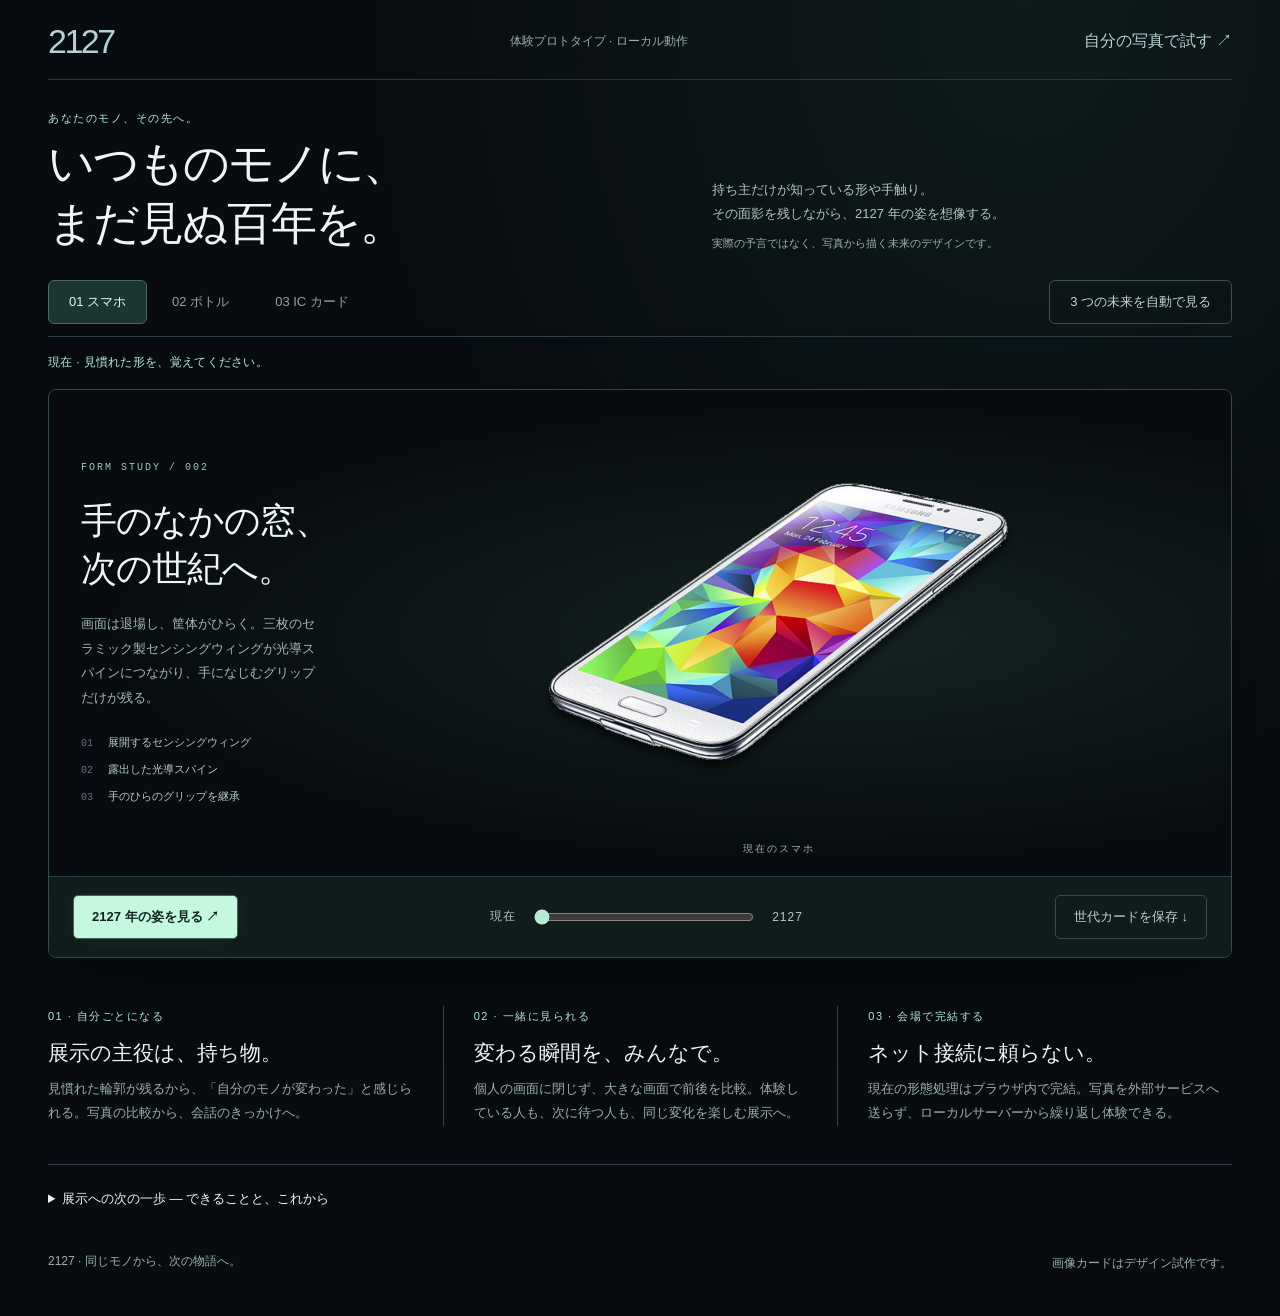
==== demo.html @ 9a8ab45f "feat(demo): add presentation flow and reliable photo recovery - Add guided evolution playback, gener" ====
<!doctype html>
<html lang="ja">
<meta charset="utf-8"><meta name="viewport" content="width=device-width,initial-scale=1">
<title>2127 — あなたのモノ、その先へ。</title>
<style>
:root{color-scheme:dark;font-family:-apple-system,BlinkMacSystemFont,"Helvetica Neue",sans-serif;background:#080c10;color:#edf5f5}*{box-sizing:border-box}body{margin:0}main{max-width:1320px;margin:auto;padding:28px 40px}header,.bar,nav{display:flex;align-items:center;justify-content:space-between;gap:14px;flex-wrap:wrap}header{padding-bottom:24px;border-bottom:1px solid #304247}a{color:#b4d3d2;text-decoration:none}button,a.button{font:inherit;font-size:13px;border:1px solid #47625f;background:#142824;color:#d4fff1;padding:12px 18px;border-radius:30px;cursor:pointer}button:disabled{opacity:.4;cursor:wait}button[aria-pressed=true],.primary{background:#c4f9df!important;color:#10231f!important}a:hover,button:hover{filter:brightness(1.2)}:focus-visible{outline:3px solid #a8ffe0;outline-offset:4px}.brand{font-size:27px;letter-spacing:-2px}.small{font-size:12px;color:#9bafaf;line-height:1.8}.lead{display:grid;grid-template-columns:1.5fr 1fr;gap:40px;align-items:end;padding:38px 0 30px}h1{font-size:clamp(32px,4.2vw,60px);line-height:1.25;font-weight:450;letter-spacing:-2px;margin:10px 0}p{line-height:1.85}.tag{font-size:11px;letter-spacing:2px;color:#b7ead4}.lead p{color:#b3c4c5;margin:0}.stage{border:1px solid #304247;border-radius:12px;overflow:hidden;background:#080c10}iframe{display:block;border:0;width:100%;height:580px}.bar{padding:16px 20px;border-top:1px solid #304247}.status{min-height:24px;color:#b7ead4;font-size:13px}.compare{display:flex;gap:12px;align-items:center;font-size:12px}input{accent-color:#b7ead4;max-width:35vw}.cards{display:grid;grid-template-columns:repeat(3,1fr);gap:30px;padding:40px 0}.cards article{border-top:1px solid #304247;padding-top:20px}.cards h2{font-size:20px;font-weight:500}.cards p{color:#9bafaf;font-size:14px}details{border-top:1px solid #304247;padding:22px 0;line-height:1.8}summary{cursor:pointer}footer{padding:20px 0;color:#9bafaf;font-size:12px} @media(max-width:760px){main{padding:20px}.lead,.cards{grid-template-columns:1fr;gap:16px}.lead{padding:26px 0}.cards{padding:28px 0}iframe{height:760px}.bar{padding:14px}.compare{width:100%;justify-content:center}input{max-width:50vw}.small{font-size:11px}}

/* 展示入口：將視覺重心留給物件，研究頁不受影響。 */
body{background:radial-gradient(ellipse at 80% 0%,#18302b66,transparent 45%),#080c10}
main{max-width:1440px;padding:22px 48px}header{padding-bottom:18px;border-color:#263936}.brand{font-size:34px;letter-spacing:-2.5px}.lead{padding:28px 0 26px;grid-template-columns:1.2fr 1fr}.lead h1{font-size:clamp(32px,3.6vw,50px);line-height:1.3;margin:8px 0 0}.lead p{font-size:13px}.lead .small{display:block;margin-top:8px;font-size:11px}.tag{letter-spacing:1.5px}
nav{justify-content:flex-start;gap:4px;border-bottom:1px solid #304247;padding:0 0 12px}nav button{background:transparent;border-color:transparent;color:#8fa5a4;border-radius:6px;padding:12px 20px}nav button[aria-pressed=true]{background:#1c3530!important;color:#d4ffea!important;border-color:#476c5d}#tour{margin-left:auto;border-color:#3d534e;color:#c2d7cf}.status{font-size:12px;margin:14px 0;letter-spacing:.3px}
.stage{border-radius:8px;box-shadow:0 24px 80px #0004;border-color:#344a43}.bar{background:#101b1b;padding:18px 24px;gap:22px}.bar button{border-radius:5px}.primary{font-weight:600;box-shadow:0 0 28px #c4f9df10}#card{background:transparent;border-color:#354c45;color:#bdd0c7}.compare{flex:1;justify-content:center;gap:18px;color:#b7c7c0;letter-spacing:1px}.compare input{width:220px;height:24px;margin:0;cursor:ew-resize}.cards{gap:0;padding:48px 0 38px}.cards article{border-top:0;padding:0 30px;border-left:1px solid #304247}.cards article:first-child{padding-left:0;border-left:0}.cards article:last-child{padding-right:0}.cards h2{font-size:21px;margin:15px 0 10px}.cards p{font-size:13px;margin:0;line-height:1.9}details{font-size:13px}footer{display:flex;justify-content:space-between;gap:16px}
@media(max-width:760px){main{padding:18px}header{gap:12px}.brand{font-size:30px}header>a:last-child{font-size:12px}.lead{grid-template-columns:1fr;gap:16px;padding:26px 0}.lead h1{font-size:36px}.lead p{font-size:12px}nav{gap:6px}nav button{padding:11px 13px;font-size:12px}#tour{margin:6px 0 0;width:100%;text-align:left}.status{line-height:1.7;min-height:40px}.bar{gap:16px;padding:18px}.compare{order:-1;flex-basis:100%}.bar button{flex:1;padding:13px 8px;font-size:11px}.cards{grid-template-columns:1fr;gap:24px;padding:32px 0}.cards article,.cards article:first-child,.cards article:last-child{border-left:0;border-top:1px solid #304247;padding:22px 0 0}.cards h2{font-size:21px}footer{flex-direction:column}}
</style>
<main>
<header><a class="brand" href="demo.html">2127</a><span class="small">体験プロトタイプ · ローカル動作</span><a href="studies.html?object=banana">自分の写真で試す ↗</a></header>
<section class="lead"><div><span class="tag">あなたのモノ、その先へ。</span><h1>いつものモノに、<br>まだ見ぬ百年を。</h1></div><p>持ち主だけが知っている形や手触り。<br>その面影を残しながら、2127 年の姿を想像する。<br><span class="small">実際の予言ではなく、写真から描く未来のデザインです。</span></p></section>
<nav aria-label="体験するモノ"><button data-scene="0" aria-pressed="true">01 スマホ</button><button data-scene="1" aria-pressed="false">02 ボトル</button><button data-scene="2" aria-pressed="false">03 IC カード</button><button id="tour">3 つの未来を自動で見る</button></nav>
<p class="status" id="status" role="status">写真を準備しています…</p>
<section class="stage" aria-label="未来の形態"><iframe id="scene" title="写真から描く 2127 形態"></iframe><div class="bar"><button id="reveal" class="primary" disabled>2127 年の姿を見る ↗</button><label class="compare">現在 <input id="compare" type="range" min="0" max="100" value="0" aria-label="現在と未来の比較" disabled> 2127</label><button id="card" disabled>世代カードを保存 ↓</button></div></section>
<section class="cards" aria-label="展示で生まれる体験">
<article><span class="tag">01 · 自分ごとになる</span><h2>展示の主役は、持ち物。</h2><p>見慣れた輪郭が残るから、「自分のモノが変わった」と感じられる。写真の比較から、会話のきっかけへ。</p></article>
<article><span class="tag">02 · 一緒に見られる</span><h2>変わる瞬間を、みんなで。</h2><p>個人の画面に閉じず、大きな画面で前後を比較。体験している人も、次に待つ人も、同じ変化を楽しむ展示へ。</p></article>
<article><span class="tag">03 · 会場で完結する</span><h2>ネット接続に頼らない。</h2><p>現在の形態処理はブラウザ内で完結。写真を外部サービスへ送らず、ローカルサーバーから繰り返し体験できる。</p></article>
</section>
<details><summary>展示への次の一歩 — できることと、これから</summary><p><strong>今、動くもの：</strong>写真の読み込み、背景分離の調整、専用／汎用レシピによる 2.5D 形態、前後比較、画像カードの保存。専用レシピは人が選び、汎用レシピは輪郭と色を使います。物体の意味を自動認識する AI ではありません。</p><p><strong>展示の構想：</strong>持ち物を置く → 固定カメラで撮る → 未来の形を見る → 世代カードを持ち帰る。1 人約 60 秒を目標に、撮影箱・照明・実体プリンターと接続します。撮影、物理印刷、連続運転、会場での視認性はこれから検証します。</p><p>現在はサンプル写真を使った体験です。透明・反射・背景と同色のモノは分離に失敗する場合があります。</p><a href="studies.html?lab=1">分離ラボを開く ↗</a></details>
<footer>2127 · 同じモノから、次の物語へ。 <span class="small">画像カードはデザイン試作です。</span></footer>
</main>
<script>
const scenes=['phone.html','studies.html?object=bottle-b','studies.html?object=suica'];
const frame=document.querySelector('#scene'), status=document.querySelector('#status'), compare=document.querySelector('#compare'), reveal=document.querySelector('#reveal'), card=document.querySelector('#card'), tour=document.querySelector('#tour');
let selected=0, revision=0, timer, touring=false, resize;
function stop(){clearTimeout(timer);touring=false;tour.textContent='3 つの未来を自動で見る';}
function setAmount(value){const el=frame.contentDocument.querySelector('#evolution');el.value=value;el.dispatchEvent(new frame.contentWindow.Event('input'));compare.value=value;}
function showFuture(){setAmount(100);frame.contentDocument.querySelector('#replay').click();status.textContent='2127 · '+frame.contentDocument.querySelector('.kept').textContent;}
async function select(index){
 resize?.disconnect();selected=index;const version=++revision;clearTimeout(timer);reveal.disabled=compare.disabled=card.disabled=true;status.textContent='写真を準備しています…';
 document.querySelectorAll('[data-scene]').forEach(b=>b.setAttribute('aria-pressed',String(+b.dataset.scene===index)));
 frame.src=scenes[index];
 // ponytail: same-origin pages are the renderer; keep their controls and art as the single source of truth.
 for(let tries=0;tries<150;tries++){
  await new Promise(r=>setTimeout(r,100));if(version!==revision)return;
  const doc=frame.contentDocument;
  if(!doc||!doc.location.href.endsWith(scenes[index])||!doc.querySelector('#evolution')||doc.querySelector('#evolution').disabled)continue;
  const style=doc.createElement('style');style.textContent='header,footer,.controls,.calibration,#checks{display:none!important}main{padding:12px 32px;max-width:none}.hero{min-height:400px;grid-template-columns:250px minmax(0,1fr);gap:28px}.hero figure{max-width:660px;width:100%;justify-self:center}body{min-height:0;background:radial-gradient(ellipse at 67% 50%,#20373188,transparent 65%)}h1{font-size:36px;line-height:1.35;letter-spacing:-1px}.intro{font-size:13px;color:#a4b8b5}.specs{margin-top:24px;color:#b9cdc4;gap:12px}.eyebrow{color:#9fc8b6;letter-spacing:2px}figcaption{font-size:10px;padding-bottom:8px;color:#98b7aa}@media(max-width:800px){main{padding:12px 20px}.hero{min-height:0;grid-template-columns:1fr;gap:0}.hero figure{margin:8px 0 0;grid-row:1}.copy{padding:0 0 18px}h1{font-size:26px;margin:12px 0}.intro{max-width:none;font-size:12px;margin:0}.specs{display:none}.eyebrow{font-size:9px}}';doc.head.append(style);
  resize=new ResizeObserver(()=>{frame.style.height=Math.ceil(doc.querySelector('.hero').getBoundingClientRect().height+24)+'px';});resize.observe(doc.querySelector('.hero'));
  setAmount(0);reveal.disabled=compare.disabled=card.disabled=false;status.textContent='現在 · 見慣れた形を、覚えてください。';
  if(touring)timer=setTimeout(()=>{showFuture();timer=setTimeout(()=>{if(selected<2)select(selected+1);else{stop();status.textContent='3 つの未来を体験しました。次は、自分の写真で。';}},7000);},2500);
  return;
 }
 stop();status.textContent='読み込めませんでした。モノのボタンを押して、もう一度お試しください。';
}
document.querySelectorAll('[data-scene]').forEach(b=>b.onclick=()=>{stop();select(+b.dataset.scene);});
reveal.onclick=()=>{stop();showFuture();};compare.oninput=()=>{stop();setAmount(compare.value);};
tour.onclick=()=>{if(touring){stop();return;}document.querySelector('.stage').scrollIntoView({block:'start'});touring=true;tour.textContent='自動再生を止める';select(0);};
document.addEventListener('visibilitychange',()=>{if(document.hidden)stop();});
card.onclick=()=>{
 stop();setAmount(100);const doc=frame.contentDocument,c=document.createElement('canvas');c.width=1456;c.height=1260;const g=c.getContext('2d');g.fillStyle='#080c10';g.fillRect(0,0,c.width,c.height);g.fillStyle='#b7ead4';g.font='28px sans-serif';g.fillText('2127 — あなたのモノ、その先へ。',70,75);g.drawImage(doc.querySelector('#view'),0,120);g.font='32px sans-serif';g.fillText(doc.querySelector('.kept').textContent,70,1140);g.fillStyle='#9bafaf';g.font='20px sans-serif';g.fillText('写真から描く未来のデザイン · 2.5D コンセプト / 世代カード試作',70,1200);
 const a=document.createElement('a');a.download='2127-generation-'+(selected+1)+'.png';a.href=c.toDataURL();a.click();status.textContent='世代カードの画像を保存しました。実体プリンター接続は今後の予定です。';
};
select(0);
</script>
</html>
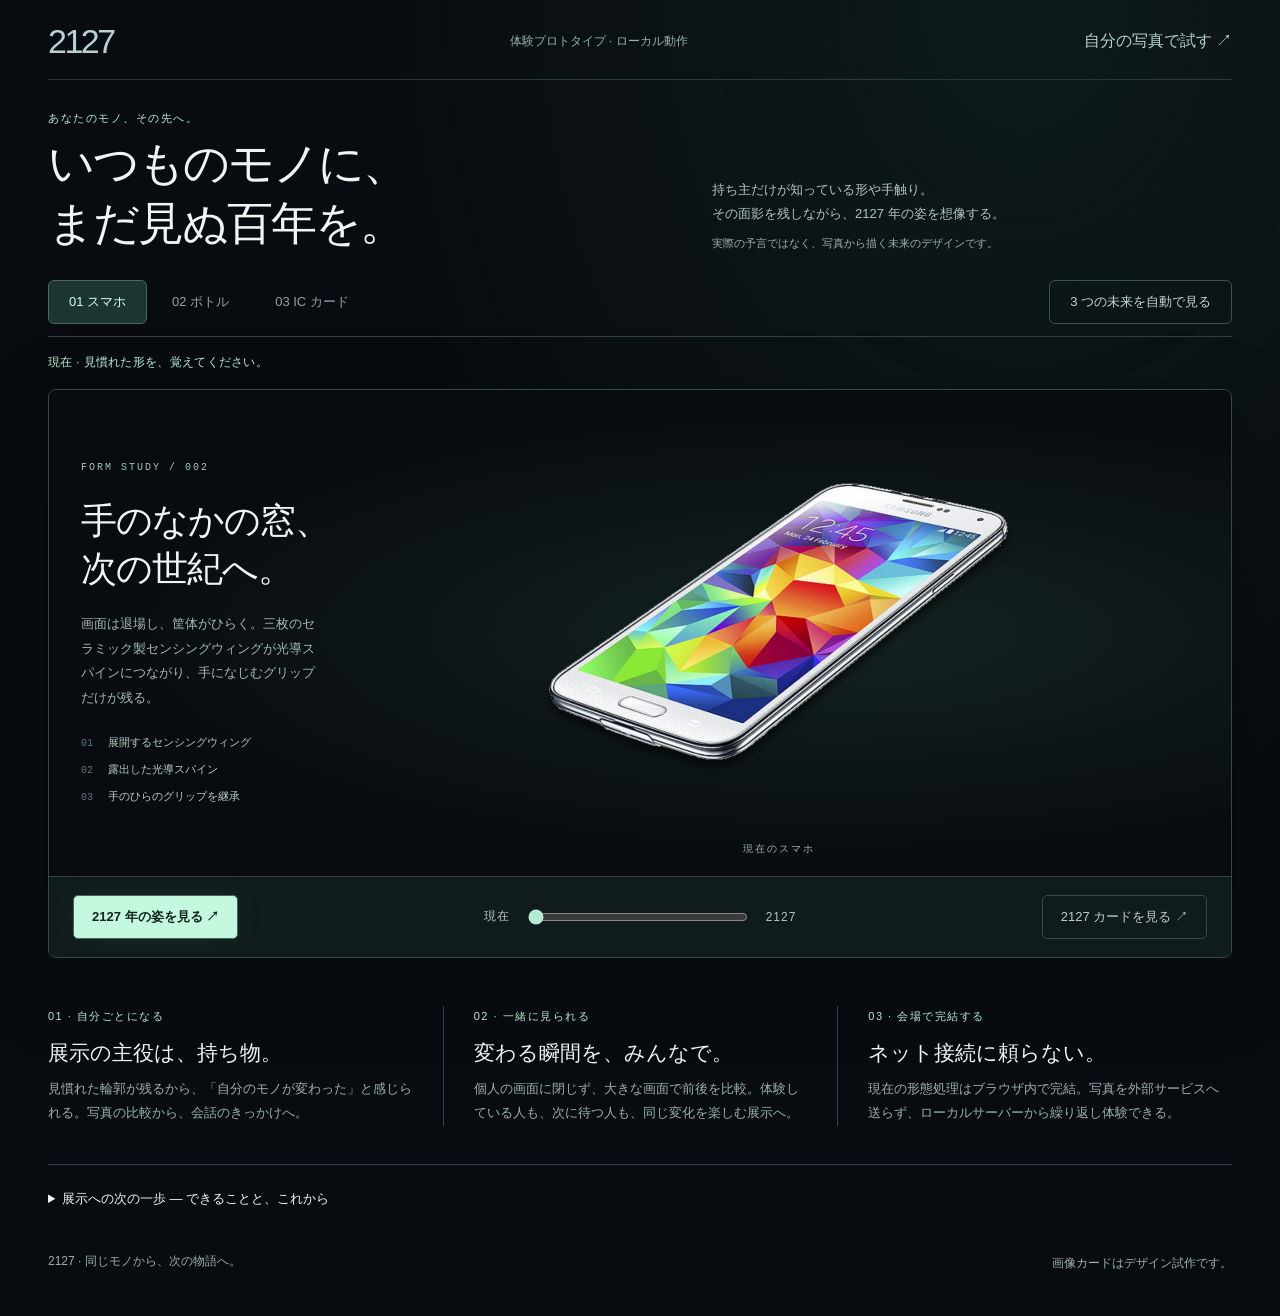
==== commit 6fef6d4f: "feat(card): add 2127 object card experience - Add deterministic themed card preview, PNG export, and" ====
--- a/demo.html
+++ b/demo.html
@@ -11,24 +11,50 @@
 nav{justify-content:flex-start;gap:4px;border-bottom:1px solid #304247;padding:0 0 12px}nav button{background:transparent;border-color:transparent;color:#8fa5a4;border-radius:6px;padding:12px 20px}nav button[aria-pressed=true]{background:#1c3530!important;color:#d4ffea!important;border-color:#476c5d}#tour{margin-left:auto;border-color:#3d534e;color:#c2d7cf}.status{font-size:12px;margin:14px 0;letter-spacing:.3px}
 .stage{border-radius:8px;box-shadow:0 24px 80px #0004;border-color:#344a43}.bar{background:#101b1b;padding:18px 24px;gap:22px}.bar button{border-radius:5px}.primary{font-weight:600;box-shadow:0 0 28px #c4f9df10}#card{background:transparent;border-color:#354c45;color:#bdd0c7}.compare{flex:1;justify-content:center;gap:18px;color:#b7c7c0;letter-spacing:1px}.compare input{width:220px;height:24px;margin:0;cursor:ew-resize}.cards{gap:0;padding:48px 0 38px}.cards article{border-top:0;padding:0 30px;border-left:1px solid #304247}.cards article:first-child{padding-left:0;border-left:0}.cards article:last-child{padding-right:0}.cards h2{font-size:21px;margin:15px 0 10px}.cards p{font-size:13px;margin:0;line-height:1.9}details{font-size:13px}footer{display:flex;justify-content:space-between;gap:16px}
 @media(max-width:760px){main{padding:18px}header{gap:12px}.brand{font-size:30px}header>a:last-child{font-size:12px}.lead{grid-template-columns:1fr;gap:16px;padding:26px 0}.lead h1{font-size:36px}.lead p{font-size:12px}nav{gap:6px}nav button{padding:11px 13px;font-size:12px}#tour{margin:6px 0 0;width:100%;text-align:left}.status{line-height:1.7;min-height:40px}.bar{gap:16px;padding:18px}.compare{order:-1;flex-basis:100%}.bar button{flex:1;padding:13px 8px;font-size:11px}.cards{grid-template-columns:1fr;gap:24px;padding:32px 0}.cards article,.cards article:first-child,.cards article:last-child{border-left:0;border-top:1px solid #304247;padding:22px 0 0}.cards h2{font-size:21px}footer{flex-direction:column}}
+details[open] summary{margin-bottom:24px}.next-intro{max-width:820px;color:#b7c7c0}.roadmap{display:grid;grid-template-columns:repeat(2,minmax(0,1fr));gap:1px;margin:24px 0;background:#304247;border:1px solid #304247}.roadmap article{background:#0d1517;padding:24px}.roadmap h3{font-size:16px;font-weight:550;margin:8px 0 10px}.roadmap p,.roadmap li{color:#aabdbc;line-height:1.8}.roadmap ol,.roadmap ul{padding-left:20px;margin:10px 0}.flow{display:block;margin-top:12px;color:#d4fff1}.reference{display:flex;align-items:center;justify-content:space-between;gap:20px;padding:18px 20px;border:1px solid #304247;background:#101b1b}.reference p{margin:0;color:#aabdbc}.reference a{white-space:nowrap}@media(max-width:760px){.roadmap{grid-template-columns:1fr}.roadmap article{padding:20px}.reference{align-items:flex-start;flex-direction:column}.reference a{white-space:normal}}
+.sr-only{position:absolute;width:1px;height:1px;padding:0;margin:-1px;overflow:hidden;clip:rect(0,0,0,0);white-space:nowrap;border:0}dialog{width:min(94vw,520px);max-height:96vh;padding:20px;border:1px solid #55716b;background:#080d11;color:#edf5f5;box-shadow:0 32px 120px #000b}dialog::backdrop{background:#030608dd;backdrop-filter:blur(8px)}.card-shell{--rx:0deg;--ry:0deg;--gx:50%;--gy:35%;--foil-a:#9ff3e322;--foil-b:#c9a9ff33;position:relative;width:min(100%,390px);margin:auto;transform:perspective(1000px) rotateX(var(--rx)) rotateY(var(--ry));transform-style:preserve-3d;transition:transform .2s ease;touch-action:pan-y}.card-shell canvas{display:block;width:100%;height:auto;aspect-ratio:5/7;box-shadow:0 22px 55px #000b}.card-glare{position:absolute;inset:0;pointer-events:none;mix-blend-mode:screen;opacity:.34;background:radial-gradient(circle at var(--gx) var(--gy),#fff9 0,transparent 17%),linear-gradient(118deg,transparent 25%,var(--foil-a) 43%,var(--foil-b) 52%,transparent 70%)}.card-actions{display:flex;gap:8px;justify-content:center;margin-top:18px}.card-actions button{border-radius:4px}.card-actions .primary{min-width:150px}@media(max-width:520px){dialog{width:100vw;max-width:none;margin:auto 0 0;padding:14px}.card-actions{flex-wrap:wrap}.card-actions button{flex:1;padding:12px 8px}}
+@media(prefers-reduced-motion:reduce){.card-shell{transform:none!important;transition:none}.card-glare{opacity:.18;background:linear-gradient(118deg,transparent 30%,var(--foil-a) 50%,var(--foil-b) 58%,transparent 70%)}}
+@media print{@page{size:63mm 88mm;margin:0}body *{visibility:hidden!important}#card-preview,#card-preview *{visibility:visible!important}#card-preview{display:block;position:fixed;inset:0;width:63mm;height:88mm;max-height:none;margin:0;padding:0;border:0;background:#000;box-shadow:none}.card-shell{width:63mm;height:88mm;transform:none!important}.card-shell canvas{width:63mm;height:88mm;box-shadow:none}.card-glare,.card-actions{display:none!important}}
 </style>
 <main>
 <header><a class="brand" href="demo.html">2127</a><span class="small">体験プロトタイプ · ローカル動作</span><a href="studies.html?object=banana">自分の写真で試す ↗</a></header>
 <section class="lead"><div><span class="tag">あなたのモノ、その先へ。</span><h1>いつものモノに、<br>まだ見ぬ百年を。</h1></div><p>持ち主だけが知っている形や手触り。<br>その面影を残しながら、2127 年の姿を想像する。<br><span class="small">実際の予言ではなく、写真から描く未来のデザインです。</span></p></section>
 <nav aria-label="体験するモノ"><button data-scene="0" aria-pressed="true">01 スマホ</button><button data-scene="1" aria-pressed="false">02 ボトル</button><button data-scene="2" aria-pressed="false">03 IC カード</button><button id="tour">3 つの未来を自動で見る</button></nav>
 <p class="status" id="status" role="status">写真を準備しています…</p>
-<section class="stage" aria-label="未来の形態"><iframe id="scene" title="写真から描く 2127 形態"></iframe><div class="bar"><button id="reveal" class="primary" disabled>2127 年の姿を見る ↗</button><label class="compare">現在 <input id="compare" type="range" min="0" max="100" value="0" aria-label="現在と未来の比較" disabled> 2127</label><button id="card" disabled>世代カードを保存 ↓</button></div></section>
+<section class="stage" aria-label="未来の形態"><iframe id="scene" title="写真から描く 2127 形態"></iframe><div class="bar"><button id="reveal" class="primary" disabled>2127 年の姿を見る ↗</button><label class="compare">現在 <input id="compare" type="range" min="0" max="100" value="0" aria-label="現在と未来の比較" disabled> 2127</label><button id="card" disabled>2127 カードを見る ↗</button></div></section>
+<dialog id="card-preview" aria-labelledby="card-title" aria-describedby="card-summary"><h2 id="card-title" class="sr-only">2127 オブジェクトカード</h2><p id="card-summary" class="sr-only"></p><div class="card-shell"><canvas id="generation-card" width="750" height="1050"></canvas><div class="card-glare" aria-hidden="true"></div></div><div class="card-actions"><button id="card-save" class="primary">PNG を保存 ↓</button><button id="card-print">印刷</button><button id="card-close">閉じる</button></div></dialog>
 <section class="cards" aria-label="展示で生まれる体験">
 <article><span class="tag">01 · 自分ごとになる</span><h2>展示の主役は、持ち物。</h2><p>見慣れた輪郭が残るから、「自分のモノが変わった」と感じられる。写真の比較から、会話のきっかけへ。</p></article>
 <article><span class="tag">02 · 一緒に見られる</span><h2>変わる瞬間を、みんなで。</h2><p>個人の画面に閉じず、大きな画面で前後を比較。体験している人も、次に待つ人も、同じ変化を楽しむ展示へ。</p></article>
 <article><span class="tag">03 · 会場で完結する</span><h2>ネット接続に頼らない。</h2><p>現在の形態処理はブラウザ内で完結。写真を外部サービスへ送らず、ローカルサーバーから繰り返し体験できる。</p></article>
 </section>
-<details><summary>展示への次の一歩 — できることと、これから</summary><p><strong>今、動くもの：</strong>写真の読み込み、背景分離の調整、専用／汎用レシピによる 2.5D 形態、前後比較、画像カードの保存。専用レシピは人が選び、汎用レシピは輪郭と色を使います。物体の意味を自動認識する AI ではありません。</p><p><strong>展示の構想：</strong>持ち物を置く → 固定カメラで撮る → 未来の形を見る → 世代カードを持ち帰る。1 人約 60 秒を目標に、撮影箱・照明・実体プリンターと接続します。撮影、物理印刷、連続運転、会場での視認性はこれから検証します。</p><p>現在はサンプル写真を使った体験です。透明・反射・背景と同色のモノは分離に失敗する場合があります。</p><a href="studies.html?lab=1">分離ラボを開く ↗</a></details>
+<details><summary>展示への次の一歩 — できることと、これから</summary>
+<p class="next-intro">すべてのモノを事前に描くのではなく、<strong>写真から測る形</strong>と、<strong>AI が考える意味</strong>を分けます。未知のモノにも最低限の未来を返し、理解できたモノだけを、より固有の姿へ進化させる計画です。</p>
+<section class="roadmap" aria-label="展示までのロードマップ">
+<article><span class="tag">01 · 今できること</span><h3>形は、すでに写真から作れる。</h3><p>写真の読み込み、背景分離の修正、輪郭・幅・色の計測、2.5D 形態、前後比較、画像カード保存までローカルで動きます。現在、専用レシピは人が選択。汎用レシピは物体の意味を推測せず、測った輪郭から外骨格とコアを作ります。</p><a href="studies.html?lab=1">分離ラボで試す ↗</a></article>
+<article><span class="tag">02 · Gemini API を加える</span><h3>AI は絵ではなく、設計条件を返す。</h3><p>撮影画像とローカルで測った形状を一度だけ送り、Gemini に「これは何か」「何のための道具か」「百年後も残る特徴は何か」を判断させます。返す値は自由文だけでなく、検証できる固定形式にします。</p><ul><li>物体名・主な機能・未解決の課題</li><li>残す部位、取り除く外殻、追加する構造</li><li>構造の取付位置、素材感、色、進化形態名</li><li>推奨レシピと確信度</li></ul><span class="flow">写真＋計測値 → Gemini → 設計パラメータ → ローカル描画</span></article>
+<article><span class="tag">03 · 未知のモノへの備え</span><h3>モデルを描き切らない。形の文法を持つ。</h3><p>当日に現れる全種類の 3D モデルは用意できません。そこで、外骨格、コア、フィン、支持アーム、導管など少数の部品を、輪郭と軸に沿って組み替えます。</p><ol><li><strong>確信度が高い：</strong>機能に合う専用レシピを使う。</li><li><strong>判断が曖昧：</strong>輪郭駆動の汎用レシピを使う。</li><li><strong>分離も不安定：</strong>修正画面か、別の撮影を案内する。</li></ol><p>どの経路でも、元の一部を残し、新しい部品を接続し、浮いた装飾だけで終わらせません。</p></article>
+<article><span class="tag">04 · 形態を美しくする</span><h3>AI の自由度に、造形ルールを与える。</h3><p>美しさは「派手な画像生成」ではなく、一貫した比率と接続から作ります。輪郭に沿う太さ、重心、左右のリズム、部品同士の接合、物体由来の色を描画側が管理。Gemini は意味と方向を選び、破綻しない範囲へ数値を制限します。</p><p>同じ物体は同じ結果を返し、未知の出力や不正な値は汎用値へ戻します。</p></article>
+<article><span class="tag">05 · 会場の見せ方</span><h3>Pepper’s Ghost で、形態を箱の中へ。</h3><p>黒背景に明るい形態だけを描き、映像を反転して透明板へ反射。観客には、未来の形が実物の近くに浮いて見えます。固定カメラ、撮影箱、照明、透明板、ディスプレイ、実体プリンターを一つの約 60 秒体験へ接続します。</p><p>これは本当の空中投影ではなく反射による錯視です。会場では暗さ、見る角度、二重反射、透明板の縁を実寸で調整します。</p></article>
+<article><span class="tag">06 · 展示で確かめる</span><h3>一回の成功より、50 回止まらないこと。</h3><p>透明・反射・背景と同色のモノ、個人情報を含む持ち物、通信切断、印刷失敗を想定します。画像を外へ送らない汎用モードを残し、AI が使えない時も体験を続行。最後は 50 回連続運転で、復帰、待ち時間、視認性まで検証します。</p></article>
+</section>
+<div class="reference"><p><strong>実際の見え方：</strong>参考動画では、黒い画面上の明るい魚が透明な容器へ反射し、箱の内部に浮いているように見えます。近距離では効果が強く、容器の縁や周囲光も見えるため、会場用には黒い筐体と視点の制御が重要です。</p><a href="https://www.youtube.com/watch?v=yFFSZliMN0c" target="_blank" rel="noreferrer">Pepper’s Ghost の参考動画を見る ↗</a></div>
+</details>
 <footer>2127 · 同じモノから、次の物語へ。 <span class="small">画像カードはデザイン試作です。</span></footer>
 </main>
 <script>
-const scenes=['phone.html','studies.html?object=bottle-b','studies.html?object=suica'];
-const frame=document.querySelector('#scene'), status=document.querySelector('#status'), compare=document.querySelector('#compare'), reveal=document.querySelector('#reveal'), card=document.querySelector('#card'), tour=document.querySelector('#tour');
+const scenes=[
+ {url:'phone.html',name:'スマートフォン',type:'INTERFACE',code:'OBJ-001'},
+ {url:'studies.html?object=bottle-b',name:'ステンレスボトル',type:'VESSEL',code:'OBJ-002'},
+ {url:'studies.html?object=suica',name:'IC カード',type:'ACCESS',code:'OBJ-003'}
+];
+const themes={
+ INTERFACE:{accent:'#72e8ff',deep:'#071726',soft:'#17475d',pattern:'grid',foilA:'#72e8ff33',foilB:'#7698ff44'},
+ VESSEL:{accent:'#9adfd6',deep:'#09191d',soft:'#31535a',pattern:'rings',foilA:'#9adfd633',foilB:'#f4d99544'},
+ ACCESS:{accent:'#9ce5b7',deep:'#071a13',soft:'#244f3a',pattern:'routes',foilA:'#9ce5b733',foilB:'#ffd36a44'},
+ UNKNOWN:{accent:'#b8c7ca',deep:'#111518',soft:'#344146',pattern:'measure',foilA:'#b8c7ca33',foilB:'#ffffff33'}
+};
+const frame=document.querySelector('#scene'), status=document.querySelector('#status'), compare=document.querySelector('#compare'), reveal=document.querySelector('#reveal'), card=document.querySelector('#card'), tour=document.querySelector('#tour'), preview=document.querySelector('#card-preview'), cardCanvas=document.querySelector('#generation-card'), shell=document.querySelector('.card-shell');
 let selected=0, revision=0, timer, touring=false, resize;
 function stop(){clearTimeout(timer);touring=false;tour.textContent='3 つの未来を自動で見る';}
 function setAmount(value){const el=frame.contentDocument.querySelector('#evolution');el.value=value;el.dispatchEvent(new frame.contentWindow.Event('input'));compare.value=value;}
@@ -36,12 +62,12 @@
 async function select(index){
  resize?.disconnect();selected=index;const version=++revision;clearTimeout(timer);reveal.disabled=compare.disabled=card.disabled=true;status.textContent='写真を準備しています…';
  document.querySelectorAll('[data-scene]').forEach(b=>b.setAttribute('aria-pressed',String(+b.dataset.scene===index)));
- frame.src=scenes[index];
+ frame.src=scenes[index].url;
  // ponytail: same-origin pages are the renderer; keep their controls and art as the single source of truth.
  for(let tries=0;tries<150;tries++){
   await new Promise(r=>setTimeout(r,100));if(version!==revision)return;
   const doc=frame.contentDocument;
-  if(!doc||!doc.location.href.endsWith(scenes[index])||!doc.querySelector('#evolution')||doc.querySelector('#evolution').disabled)continue;
+  if(!doc||!doc.location.href.endsWith(scenes[index].url)||!doc.querySelector('#evolution')||doc.querySelector('#evolution').disabled)continue;
   const style=doc.createElement('style');style.textContent='header,footer,.controls,.calibration,#checks{display:none!important}main{padding:12px 32px;max-width:none}.hero{min-height:400px;grid-template-columns:250px minmax(0,1fr);gap:28px}.hero figure{max-width:660px;width:100%;justify-self:center}body{min-height:0;background:radial-gradient(ellipse at 67% 50%,#20373188,transparent 65%)}h1{font-size:36px;line-height:1.35;letter-spacing:-1px}.intro{font-size:13px;color:#a4b8b5}.specs{margin-top:24px;color:#b9cdc4;gap:12px}.eyebrow{color:#9fc8b6;letter-spacing:2px}figcaption{font-size:10px;padding-bottom:8px;color:#98b7aa}@media(max-width:800px){main{padding:12px 20px}.hero{min-height:0;grid-template-columns:1fr;gap:0}.hero figure{margin:8px 0 0;grid-row:1}.copy{padding:0 0 18px}h1{font-size:26px;margin:12px 0}.intro{max-width:none;font-size:12px;margin:0}.specs{display:none}.eyebrow{font-size:9px}}';doc.head.append(style);
   resize=new ResizeObserver(()=>{frame.style.height=Math.ceil(doc.querySelector('.hero').getBoundingClientRect().height+24)+'px';});resize.observe(doc.querySelector('.hero'));
   setAmount(0);reveal.disabled=compare.disabled=card.disabled=false;status.textContent='現在 · 見慣れた形を、覚えてください。';
@@ -54,10 +80,27 @@
 reveal.onclick=()=>{stop();showFuture();};compare.oninput=()=>{stop();setAmount(compare.value);};
 tour.onclick=()=>{if(touring){stop();return;}document.querySelector('.stage').scrollIntoView({block:'start'});touring=true;tour.textContent='自動再生を止める';select(0);};
 document.addEventListener('visibilitychange',()=>{if(document.hidden)stop();});
-card.onclick=()=>{
- stop();setAmount(100);const doc=frame.contentDocument,c=document.createElement('canvas');c.width=1456;c.height=1260;const g=c.getContext('2d');g.fillStyle='#080c10';g.fillRect(0,0,c.width,c.height);g.fillStyle='#b7ead4';g.font='28px sans-serif';g.fillText('2127 — あなたのモノ、その先へ。',70,75);g.drawImage(doc.querySelector('#view'),0,120);g.font='32px sans-serif';g.fillText(doc.querySelector('.kept').textContent,70,1140);g.fillStyle='#9bafaf';g.font='20px sans-serif';g.fillText('写真から描く未来のデザイン · 2.5D コンセプト / 世代カード試作',70,1200);
- const a=document.createElement('a');a.download='2127-generation-'+(selected+1)+'.png';a.href=c.toDataURL();a.click();status.textContent='世代カードの画像を保存しました。実体プリンター接続は今後の予定です。';
-};
+function line(g,x,y,w,text,size=29,leading=39){g.font=`500 ${size}px sans-serif`;const words=[...text],lines=[];let row='';for(const ch of words){if(g.measureText(row+ch).width>w){lines.push(row);row=ch}else row+=ch;}if(row)lines.push(row);lines.slice(0,3).forEach((s,i)=>g.fillText(s,x,y+i*leading));}
+function pattern(g,theme){g.save();g.strokeStyle=theme.accent+'28';g.fillStyle=theme.accent+'44';g.lineWidth=1;
+ if(theme.pattern==='grid')for(let x=0;x<750;x+=42){g.beginPath();g.moveTo(x,0);g.lineTo(x,1050);g.stroke();}
+ if(theme.pattern==='rings')for(let r=90;r<660;r+=75){g.beginPath();g.arc(610,300,r,0,Math.PI*2);g.stroke();}
+ if(theme.pattern==='routes')for(let i=0;i<7;i++){const y=150+i*118;g.beginPath();g.moveTo(0,y);g.lineTo(160,y);g.lineTo(225,y+42);g.lineTo(750,y+42);g.stroke();g.beginPath();g.arc(225,y+42,4,0,7);g.fill();}
+ if(theme.pattern==='measure')for(let y=80;y<1000;y+=80){g.beginPath();g.moveTo(28,y);g.lineTo(52,y);g.stroke();}g.restore();}
+function frameMotif(g,theme){g.save();g.strokeStyle=theme.accent;g.fillStyle=theme.accent;g.lineWidth=4;
+ if(theme.pattern==='grid')for(const [x,y,sx,sy] of [[58,190,1,1],[692,190,-1,1],[58,614,1,-1],[692,614,-1,-1]]){g.beginPath();g.moveTo(x,y+sy*38);g.lineTo(x,y);g.lineTo(x+sx*38,y);g.stroke();}
+ if(theme.pattern==='rings')for(const [x,y] of [[82,214],[668,214],[82,590],[668,590]]){g.beginPath();g.arc(x,y,12,0,7);g.stroke();g.beginPath();g.arc(x,y,3,0,7);g.fill();}
+ if(theme.pattern==='routes'){g.beginPath();g.moveTo(58,226);g.lineTo(94,190);g.lineTo(132,190);g.moveTo(618,614);g.lineTo(656,614);g.lineTo(692,576);g.stroke();for(const [x,y] of [[94,190],[656,614]]){g.beginPath();g.arc(x,y,5,0,7);g.fill();}}
+ g.restore();}
+function renderGenerationCard(){const meta=scenes[selected],theme=themes[meta.type]||themes.UNKNOWN,doc=frame.contentDocument,art=doc.querySelector('#view'),kept=doc.querySelector('.kept').textContent.trim(),g=cardCanvas.getContext('2d');g.clearRect(0,0,750,1050);const bg=g.createLinearGradient(0,0,750,1050);bg.addColorStop(0,theme.deep);bg.addColorStop(.55,'#0a1015');bg.addColorStop(1,theme.soft);g.fillStyle=bg;g.fillRect(0,0,750,1050);pattern(g,theme);
+ g.strokeStyle=theme.accent;g.lineWidth=2;g.strokeRect(26,26,698,998);g.strokeStyle=theme.accent+'66';g.strokeRect(39,39,672,972);g.fillStyle=theme.accent;g.font='700 72px sans-serif';g.fillText('2127',58,120);g.font='500 18px monospace';g.fillText(meta.code,58,154);g.textAlign='right';g.font='600 22px monospace';g.fillText(meta.type,692,108);g.fillStyle=theme.accent+'22';g.fillRect(518,124,174,32);g.fillStyle=theme.accent;g.font='500 13px monospace';g.fillText('FUNCTIONAL TYPE',680,145);g.textAlign='left';
+ g.fillStyle='#020507';g.fillRect(58,190,634,424);g.drawImage(art,0,0,art.width,art.height,64,196,622,414);g.strokeStyle=theme.accent+'aa';g.lineWidth=3;g.strokeRect(58,190,634,424);g.strokeStyle='#ffffff44';g.lineWidth=1;g.strokeRect(68,200,614,404);frameMotif(g,theme);
+ g.fillStyle=theme.accent;g.font='500 15px monospace';g.fillText('NEXT FORM / 100 YEAR PROJECTION',58,660);g.fillStyle='#f2f7f6';g.font='600 43px sans-serif';g.fillText(meta.name,58,718);g.strokeStyle=theme.accent+'55';g.beginPath();g.moveTo(58,747);g.lineTo(692,747);g.stroke();g.fillStyle='#d5e4e1';line(g,58,797,625,kept,28,39);
+ g.fillStyle=theme.accent;g.fillRect(58,941,74,3);g.fillStyle='#93aaa7';g.font='500 14px monospace';g.fillText('EVOLUTION SHRINE / OBJECT CARD',58,978);g.textAlign='right';g.fillText('GEN-2127 · STATIC MASTER',692,978);g.textAlign='left';cardCanvas.dataset.theme=meta.type;shell.style.setProperty('--foil-a',theme.foilA);shell.style.setProperty('--foil-b',theme.foilB);document.querySelector('#card-summary').textContent=`${meta.name}、${meta.type}。${kept}`;return meta;}
+card.onclick=()=>{stop();setAmount(100);renderGenerationCard();preview.showModal();status.textContent='2127 カードを生成しました。画面と印刷は同じデザインです。';};
+document.querySelector('#card-save').onclick=()=>{const meta=scenes[selected],a=document.createElement('a');a.download=`2127-${meta.code.toLowerCase()}.png`;a.href=cardCanvas.toDataURL();a.click();status.textContent='2127 カードの PNG を保存しました。';};
+document.querySelector('#card-print').onclick=()=>print();document.querySelector('#card-close').onclick=()=>preview.close();
+shell.onpointermove=e=>{if(matchMedia('(prefers-reduced-motion: reduce)').matches)return;const r=shell.getBoundingClientRect(),x=(e.clientX-r.left)/r.width,y=(e.clientY-r.top)/r.height;shell.style.setProperty('--ry',(x-.5)*11+'deg');shell.style.setProperty('--rx',(y-.5)*-11+'deg');shell.style.setProperty('--gx',x*100+'%');shell.style.setProperty('--gy',y*100+'%');};
+shell.onpointerleave=()=>{shell.style.setProperty('--rx','0deg');shell.style.setProperty('--ry','0deg');shell.style.setProperty('--gx','50%');shell.style.setProperty('--gy','35%');};
 select(0);
 </script>
 </html>
